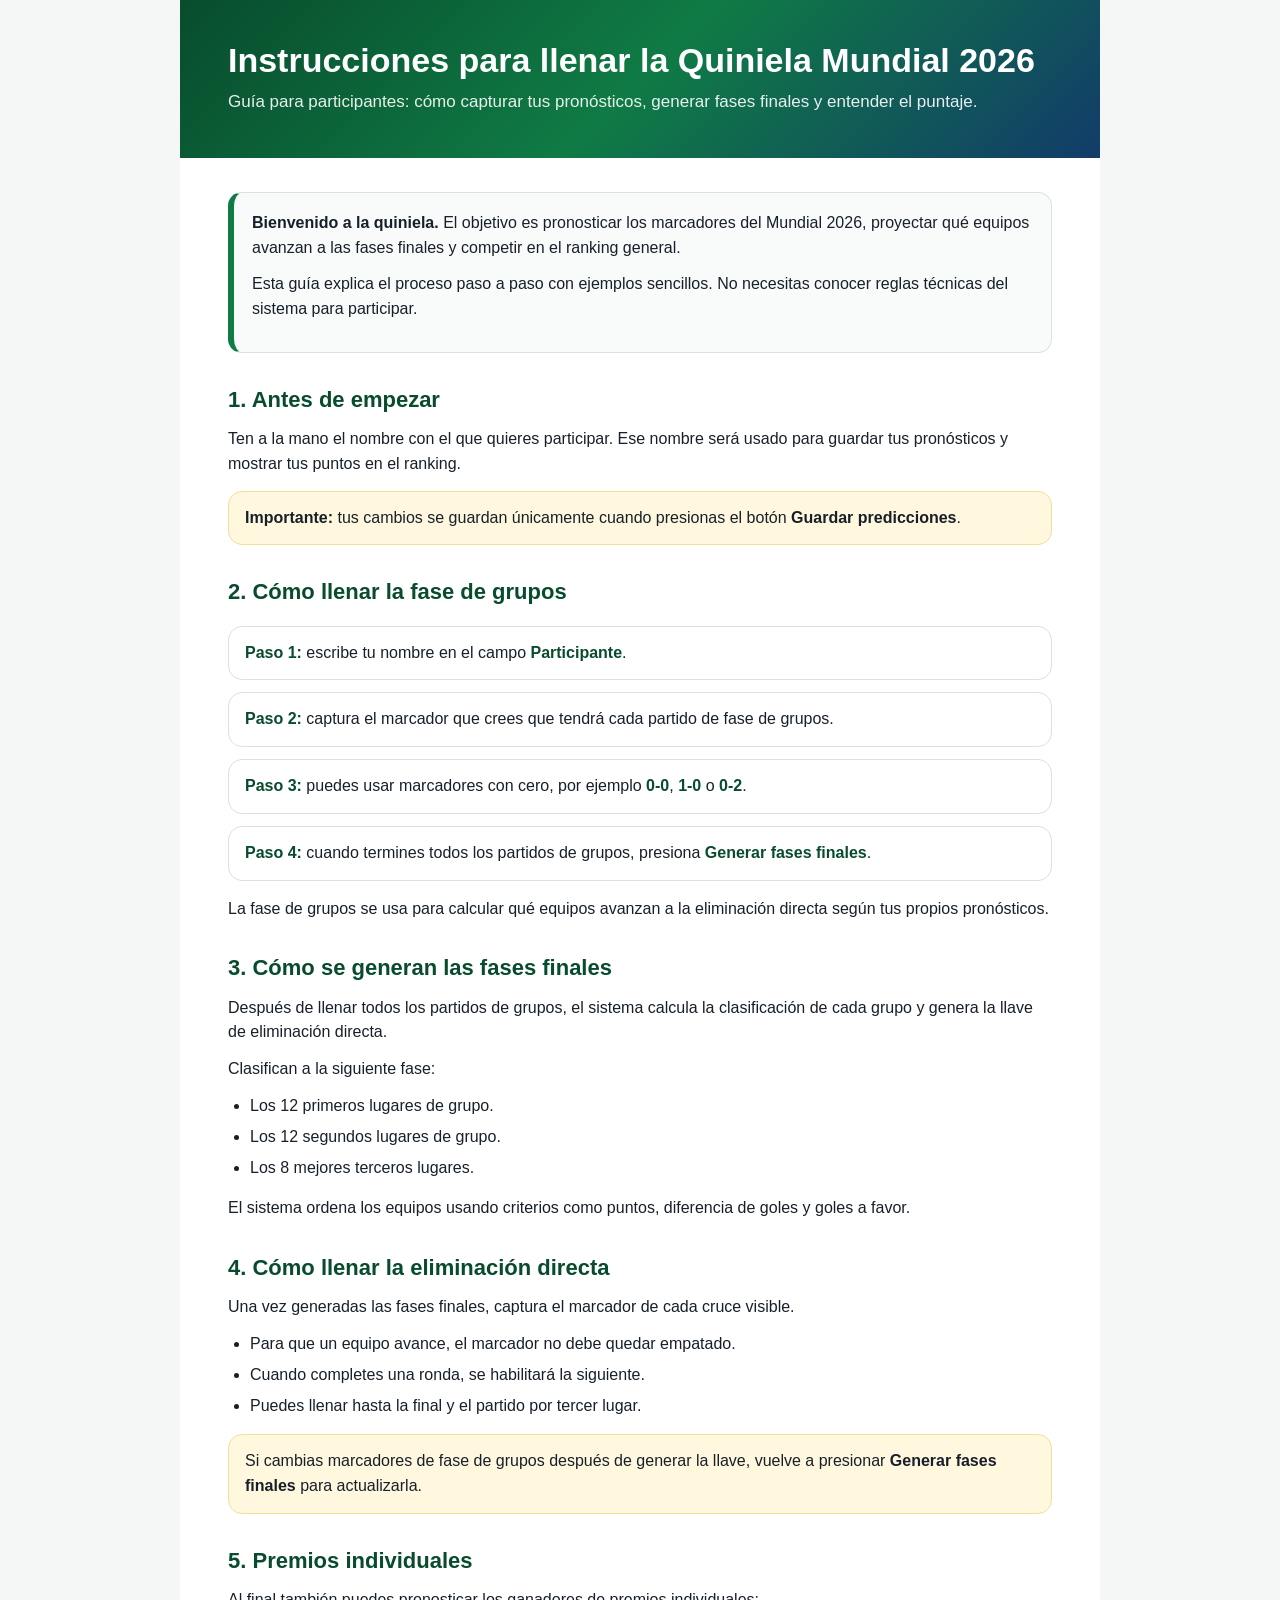
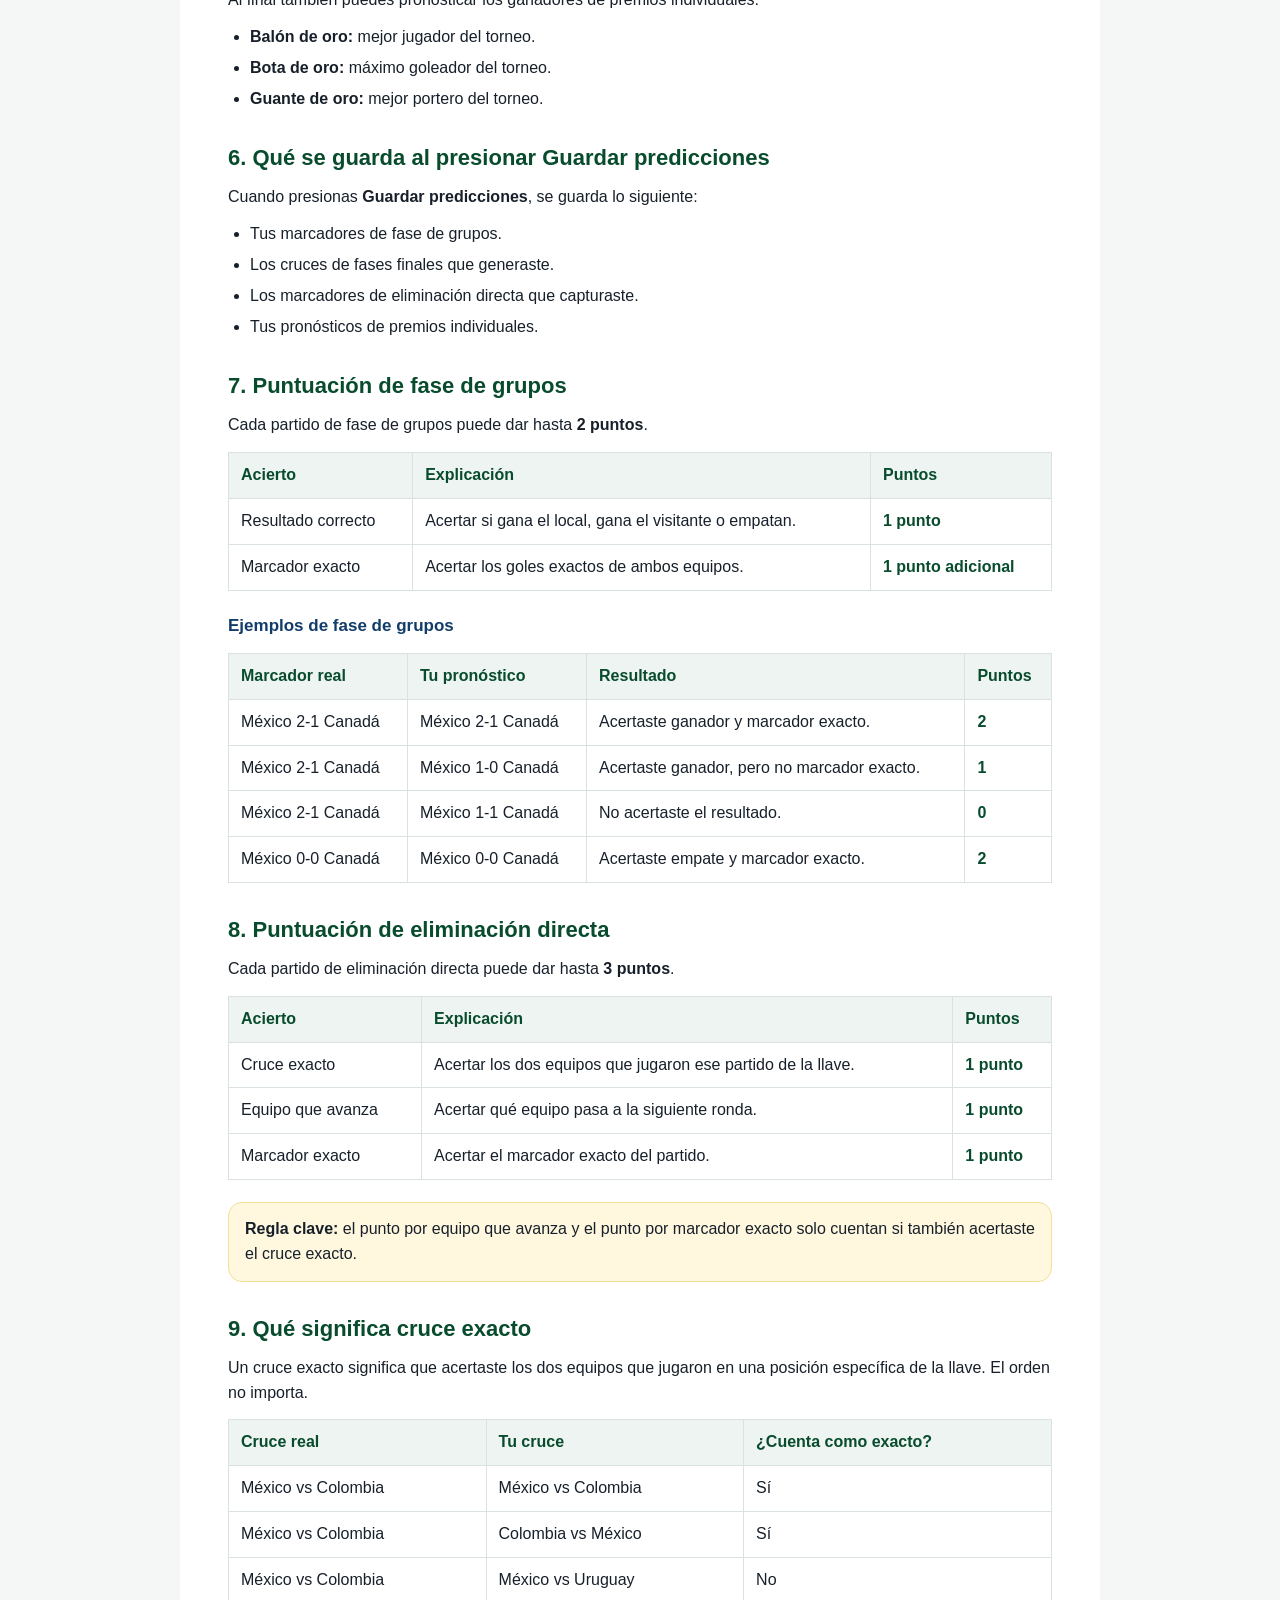
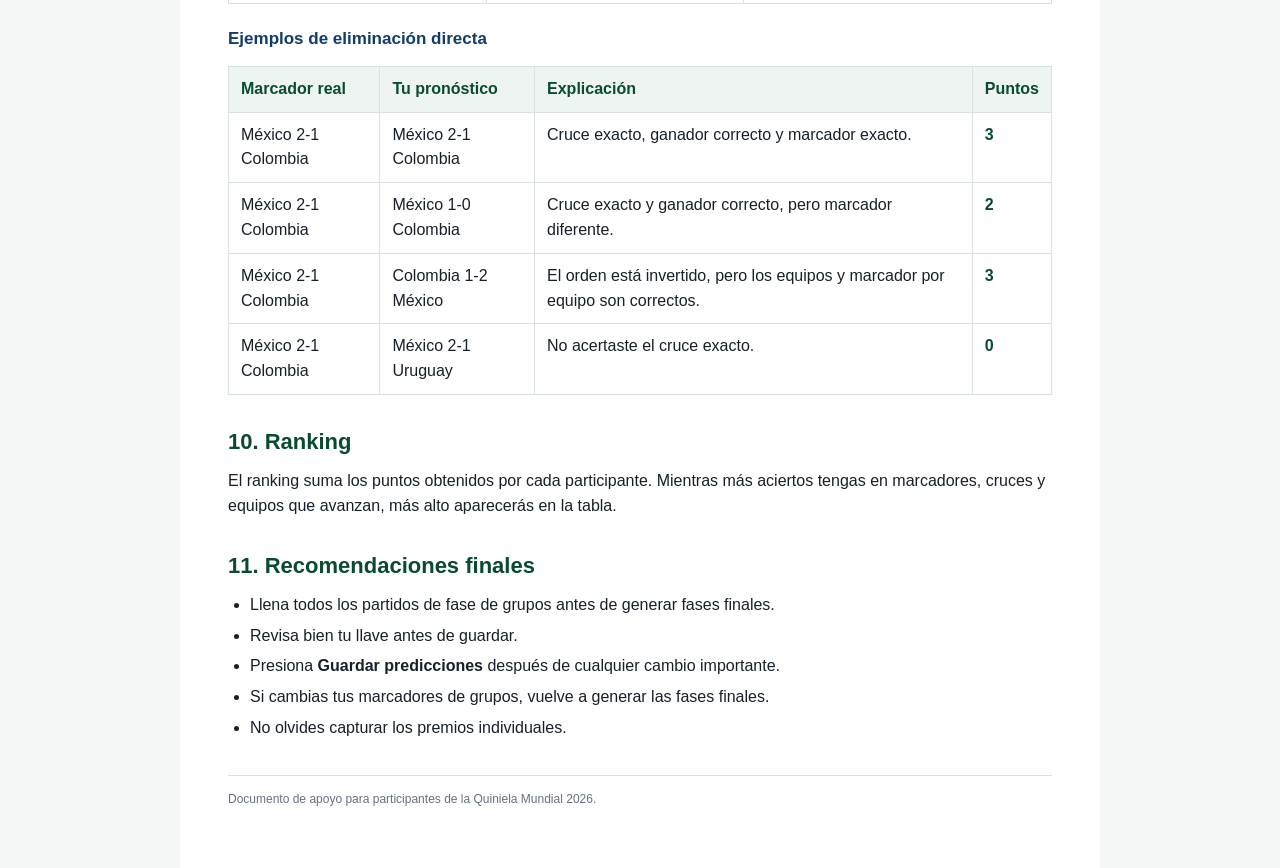
==== docs/instrucciones_quiniela.html @ 531e5ad3 "cambios quiniela" ====
<!DOCTYPE html>
<html lang="es">
<head>
  <meta charset="UTF-8" />
  <meta name="viewport" content="width=device-width, initial-scale=1.0" />
  <title>Instrucciones Quiniela Mundial 2026</title>
  <style>
    :root {
      --verde: #0f7b45;
      --verde-oscuro: #084c2d;
      --azul: #123c69;
      --oro: #f2c94c;
      --texto: #17202a;
      --muted: #667085;
      --borde: #d9e2df;
      --fondo: #f4f7f6;
    }

    * {
      box-sizing: border-box;
    }

    body {
      margin: 0;
      font-family: Arial, Helvetica, sans-serif;
      color: var(--texto);
      background: var(--fondo);
      line-height: 1.55;
    }

    .page {
      max-width: 920px;
      margin: 0 auto;
      background: #ffffff;
      min-height: 100vh;
    }

    header {
      background: linear-gradient(135deg, var(--verde-oscuro), var(--verde), var(--azul));
      color: #ffffff;
      padding: 42px 48px;
    }

    header h1 {
      margin: 0 0 10px;
      font-size: 34px;
      line-height: 1.1;
    }

    header p {
      margin: 0;
      font-size: 17px;
      color: rgba(255, 255, 255, 0.9);
    }

    main {
      padding: 34px 48px 48px;
    }

    h2 {
      color: var(--verde-oscuro);
      margin: 30px 0 10px;
      font-size: 22px;
      page-break-after: avoid;
    }

    h3 {
      margin: 20px 0 8px;
      color: var(--azul);
      font-size: 17px;
      page-break-after: avoid;
    }

    p {
      margin: 0 0 12px;
    }

    ul,
    ol {
      margin: 8px 0 16px 22px;
      padding: 0;
    }

    li {
      margin: 6px 0;
    }

    .intro {
      border: 1px solid var(--borde);
      border-left: 6px solid var(--verde);
      border-radius: 14px;
      padding: 18px;
      background: #f8fbfa;
      margin-bottom: 24px;
    }

    .note {
      background: #fff8df;
      border: 1px solid #f2df98;
      border-radius: 14px;
      padding: 14px 16px;
      margin: 14px 0;
    }

    .steps {
      display: grid;
      gap: 12px;
      margin: 16px 0;
    }

    .step {
      border: 1px solid var(--borde);
      border-radius: 14px;
      padding: 14px 16px;
      background: #ffffff;
    }

    .step strong {
      color: var(--verde-oscuro);
    }

    table {
      width: 100%;
      border-collapse: collapse;
      margin: 14px 0 22px;
      page-break-inside: avoid;
    }

    th,
    td {
      border: 1px solid var(--borde);
      padding: 10px 12px;
      text-align: left;
      vertical-align: top;
    }

    th {
      background: #eef4f2;
      color: var(--verde-oscuro);
    }

    .score {
      font-weight: 800;
      color: var(--verde-oscuro);
      white-space: nowrap;
    }

    .footer {
      color: var(--muted);
      font-size: 12px;
      border-top: 1px solid var(--borde);
      margin-top: 34px;
      padding-top: 14px;
    }

    @media print {
      body {
        background: #ffffff;
      }

      .page {
        max-width: none;
      }

      header,
      main {
        padding-left: 32px;
        padding-right: 32px;
      }
    }
  </style>
</head>
<body>
  <div class="page">
    <header>
      <h1>Instrucciones para llenar la Quiniela Mundial 2026</h1>
      <p>Guía para participantes: cómo capturar tus pronósticos, generar fases finales y entender el puntaje.</p>
    </header>

    <main>
      <section class="intro">
        <p><strong>Bienvenido a la quiniela.</strong> El objetivo es pronosticar los marcadores del Mundial 2026, proyectar qué equipos avanzan a las fases finales y competir en el ranking general.</p>
        <p>Esta guía explica el proceso paso a paso con ejemplos sencillos. No necesitas conocer reglas técnicas del sistema para participar.</p>
      </section>

      <h2>1. Antes de empezar</h2>
      <p>Ten a la mano el nombre con el que quieres participar. Ese nombre será usado para guardar tus pronósticos y mostrar tus puntos en el ranking.</p>
      <div class="note">
        <strong>Importante:</strong> tus cambios se guardan únicamente cuando presionas el botón <strong>Guardar predicciones</strong>.
      </div>

      <h2>2. Cómo llenar la fase de grupos</h2>
      <div class="steps">
        <div class="step"><strong>Paso 1:</strong> escribe tu nombre en el campo <strong>Participante</strong>.</div>
        <div class="step"><strong>Paso 2:</strong> captura el marcador que crees que tendrá cada partido de fase de grupos.</div>
        <div class="step"><strong>Paso 3:</strong> puedes usar marcadores con cero, por ejemplo <strong>0-0</strong>, <strong>1-0</strong> o <strong>0-2</strong>.</div>
        <div class="step"><strong>Paso 4:</strong> cuando termines todos los partidos de grupos, presiona <strong>Generar fases finales</strong>.</div>
      </div>

      <p>La fase de grupos se usa para calcular qué equipos avanzan a la eliminación directa según tus propios pronósticos.</p>

      <h2>3. Cómo se generan las fases finales</h2>
      <p>Después de llenar todos los partidos de grupos, el sistema calcula la clasificación de cada grupo y genera la llave de eliminación directa.</p>
      <p>Clasifican a la siguiente fase:</p>
      <ul>
        <li>Los 12 primeros lugares de grupo.</li>
        <li>Los 12 segundos lugares de grupo.</li>
        <li>Los 8 mejores terceros lugares.</li>
      </ul>
      <p>El sistema ordena los equipos usando criterios como puntos, diferencia de goles y goles a favor.</p>

      <h2>4. Cómo llenar la eliminación directa</h2>
      <p>Una vez generadas las fases finales, captura el marcador de cada cruce visible.</p>
      <ul>
        <li>Para que un equipo avance, el marcador no debe quedar empatado.</li>
        <li>Cuando completes una ronda, se habilitará la siguiente.</li>
        <li>Puedes llenar hasta la final y el partido por tercer lugar.</li>
      </ul>

      <div class="note">
        Si cambias marcadores de fase de grupos después de generar la llave, vuelve a presionar <strong>Generar fases finales</strong> para actualizarla.
      </div>

      <h2>5. Premios individuales</h2>
      <p>Al final también puedes pronosticar los ganadores de premios individuales:</p>
      <ul>
        <li><strong>Balón de oro:</strong> mejor jugador del torneo.</li>
        <li><strong>Bota de oro:</strong> máximo goleador del torneo.</li>
        <li><strong>Guante de oro:</strong> mejor portero del torneo.</li>
      </ul>

      <h2>6. Qué se guarda al presionar Guardar predicciones</h2>
      <p>Cuando presionas <strong>Guardar predicciones</strong>, se guarda lo siguiente:</p>
      <ul>
        <li>Tus marcadores de fase de grupos.</li>
        <li>Los cruces de fases finales que generaste.</li>
        <li>Los marcadores de eliminación directa que capturaste.</li>
        <li>Tus pronósticos de premios individuales.</li>
      </ul>

      <h2>7. Puntuación de fase de grupos</h2>
      <p>Cada partido de fase de grupos puede dar hasta <strong>2 puntos</strong>.</p>
      <table>
        <thead>
          <tr>
            <th>Acierto</th>
            <th>Explicación</th>
            <th>Puntos</th>
          </tr>
        </thead>
        <tbody>
          <tr>
            <td>Resultado correcto</td>
            <td>Acertar si gana el local, gana el visitante o empatan.</td>
            <td class="score">1 punto</td>
          </tr>
          <tr>
            <td>Marcador exacto</td>
            <td>Acertar los goles exactos de ambos equipos.</td>
            <td class="score">1 punto adicional</td>
          </tr>
        </tbody>
      </table>

      <h3>Ejemplos de fase de grupos</h3>
      <table>
        <thead>
          <tr>
            <th>Marcador real</th>
            <th>Tu pronóstico</th>
            <th>Resultado</th>
            <th>Puntos</th>
          </tr>
        </thead>
        <tbody>
          <tr>
            <td>México 2-1 Canadá</td>
            <td>México 2-1 Canadá</td>
            <td>Acertaste ganador y marcador exacto.</td>
            <td class="score">2</td>
          </tr>
          <tr>
            <td>México 2-1 Canadá</td>
            <td>México 1-0 Canadá</td>
            <td>Acertaste ganador, pero no marcador exacto.</td>
            <td class="score">1</td>
          </tr>
          <tr>
            <td>México 2-1 Canadá</td>
            <td>México 1-1 Canadá</td>
            <td>No acertaste el resultado.</td>
            <td class="score">0</td>
          </tr>
          <tr>
            <td>México 0-0 Canadá</td>
            <td>México 0-0 Canadá</td>
            <td>Acertaste empate y marcador exacto.</td>
            <td class="score">2</td>
          </tr>
        </tbody>
      </table>

      <h2>8. Puntuación de eliminación directa</h2>
      <p>Cada partido de eliminación directa puede dar hasta <strong>3 puntos</strong>.</p>
      <table>
        <thead>
          <tr>
            <th>Acierto</th>
            <th>Explicación</th>
            <th>Puntos</th>
          </tr>
        </thead>
        <tbody>
          <tr>
            <td>Cruce exacto</td>
            <td>Acertar los dos equipos que jugaron ese partido de la llave.</td>
            <td class="score">1 punto</td>
          </tr>
          <tr>
            <td>Equipo que avanza</td>
            <td>Acertar qué equipo pasa a la siguiente ronda.</td>
            <td class="score">1 punto</td>
          </tr>
          <tr>
            <td>Marcador exacto</td>
            <td>Acertar el marcador exacto del partido.</td>
            <td class="score">1 punto</td>
          </tr>
        </tbody>
      </table>

      <div class="note">
        <strong>Regla clave:</strong> el punto por equipo que avanza y el punto por marcador exacto solo cuentan si también acertaste el cruce exacto.
      </div>

      <h2>9. Qué significa cruce exacto</h2>
      <p>Un cruce exacto significa que acertaste los dos equipos que jugaron en una posición específica de la llave. El orden no importa.</p>
      <table>
        <thead>
          <tr>
            <th>Cruce real</th>
            <th>Tu cruce</th>
            <th>¿Cuenta como exacto?</th>
          </tr>
        </thead>
        <tbody>
          <tr>
            <td>México vs Colombia</td>
            <td>México vs Colombia</td>
            <td>Sí</td>
          </tr>
          <tr>
            <td>México vs Colombia</td>
            <td>Colombia vs México</td>
            <td>Sí</td>
          </tr>
          <tr>
            <td>México vs Colombia</td>
            <td>México vs Uruguay</td>
            <td>No</td>
          </tr>
        </tbody>
      </table>

      <h3>Ejemplos de eliminación directa</h3>
      <table>
        <thead>
          <tr>
            <th>Marcador real</th>
            <th>Tu pronóstico</th>
            <th>Explicación</th>
            <th>Puntos</th>
          </tr>
        </thead>
        <tbody>
          <tr>
            <td>México 2-1 Colombia</td>
            <td>México 2-1 Colombia</td>
            <td>Cruce exacto, ganador correcto y marcador exacto.</td>
            <td class="score">3</td>
          </tr>
          <tr>
            <td>México 2-1 Colombia</td>
            <td>México 1-0 Colombia</td>
            <td>Cruce exacto y ganador correcto, pero marcador diferente.</td>
            <td class="score">2</td>
          </tr>
          <tr>
            <td>México 2-1 Colombia</td>
            <td>Colombia 1-2 México</td>
            <td>El orden está invertido, pero los equipos y marcador por equipo son correctos.</td>
            <td class="score">3</td>
          </tr>
          <tr>
            <td>México 2-1 Colombia</td>
            <td>México 2-1 Uruguay</td>
            <td>No acertaste el cruce exacto.</td>
            <td class="score">0</td>
          </tr>
        </tbody>
      </table>

      <h2>10. Ranking</h2>
      <p>El ranking suma los puntos obtenidos por cada participante. Mientras más aciertos tengas en marcadores, cruces y equipos que avanzan, más alto aparecerás en la tabla.</p>

      <h2>11. Recomendaciones finales</h2>
      <ul>
        <li>Llena todos los partidos de fase de grupos antes de generar fases finales.</li>
        <li>Revisa bien tu llave antes de guardar.</li>
        <li>Presiona <strong>Guardar predicciones</strong> después de cualquier cambio importante.</li>
        <li>Si cambias tus marcadores de grupos, vuelve a generar las fases finales.</li>
        <li>No olvides capturar los premios individuales.</li>
      </ul>

      <p class="footer">Documento de apoyo para participantes de la Quiniela Mundial 2026.</p>
    </main>
  </div>
</body>
</html>
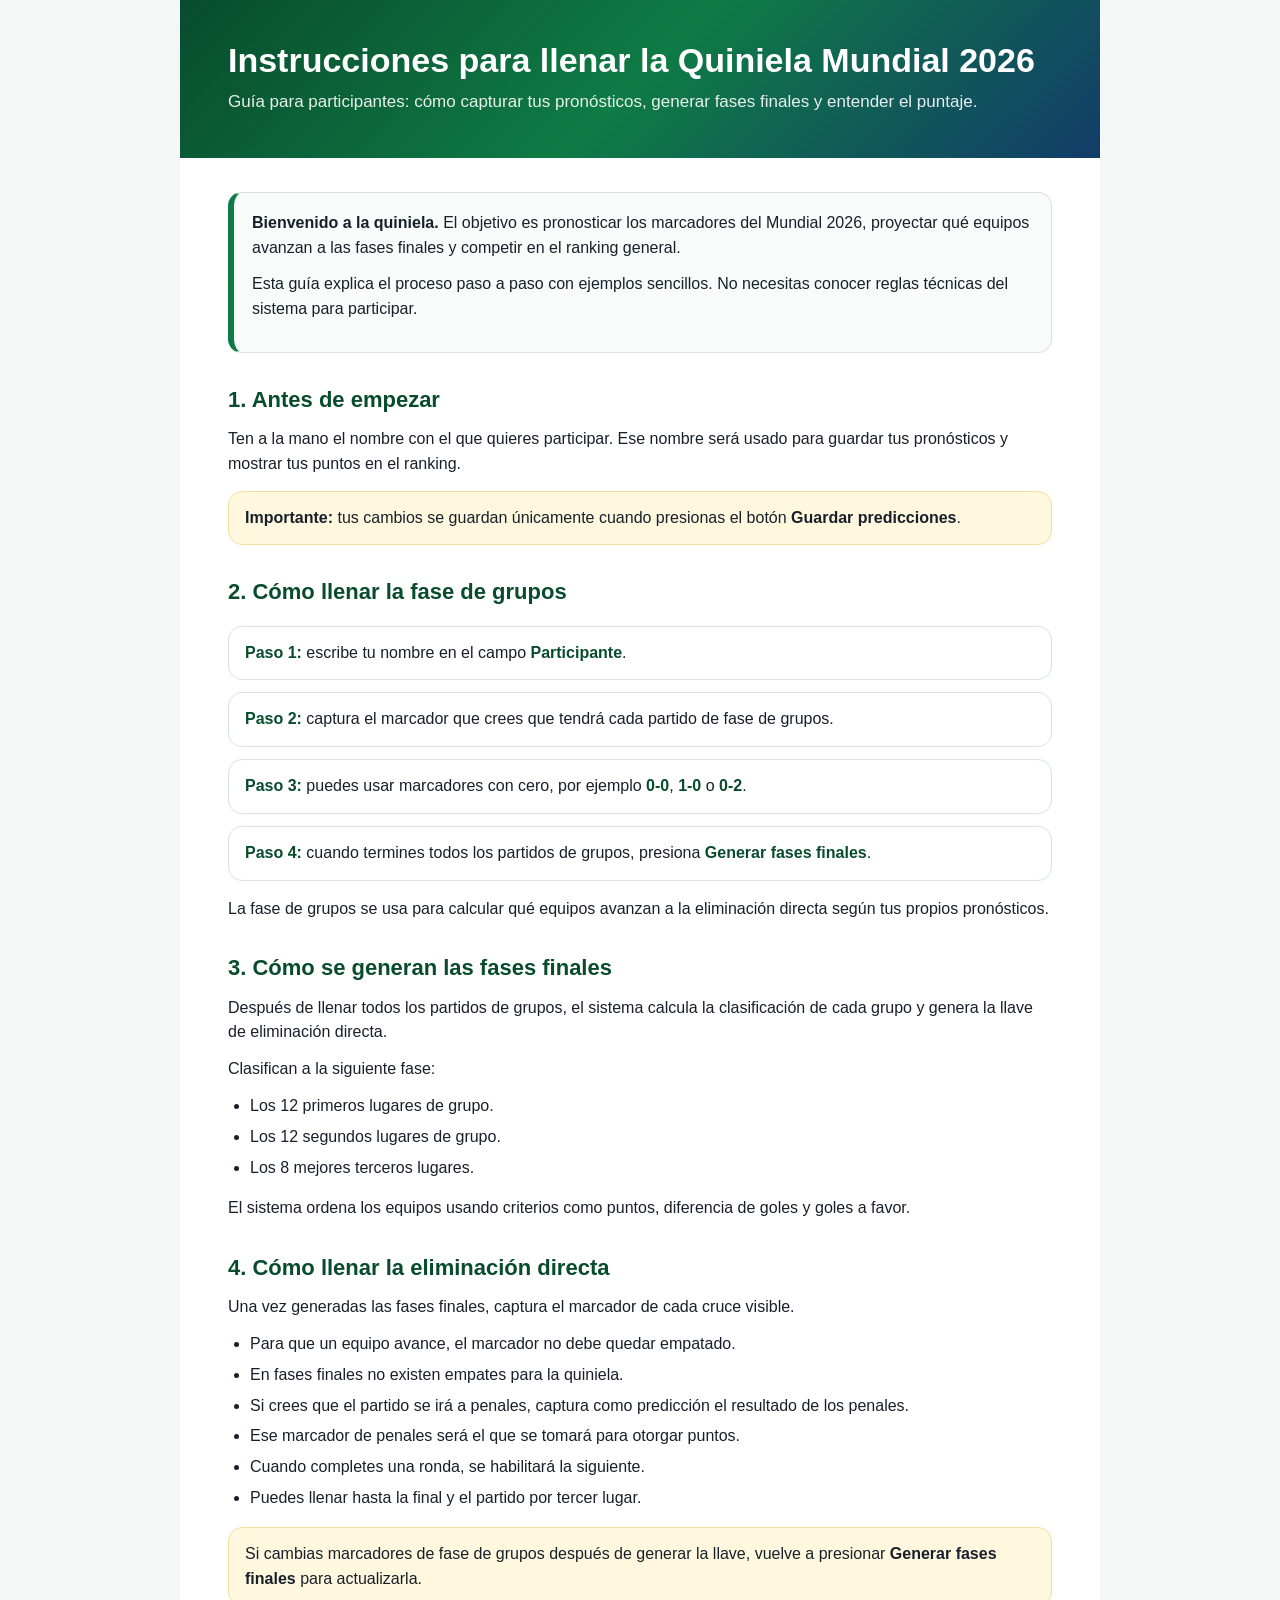
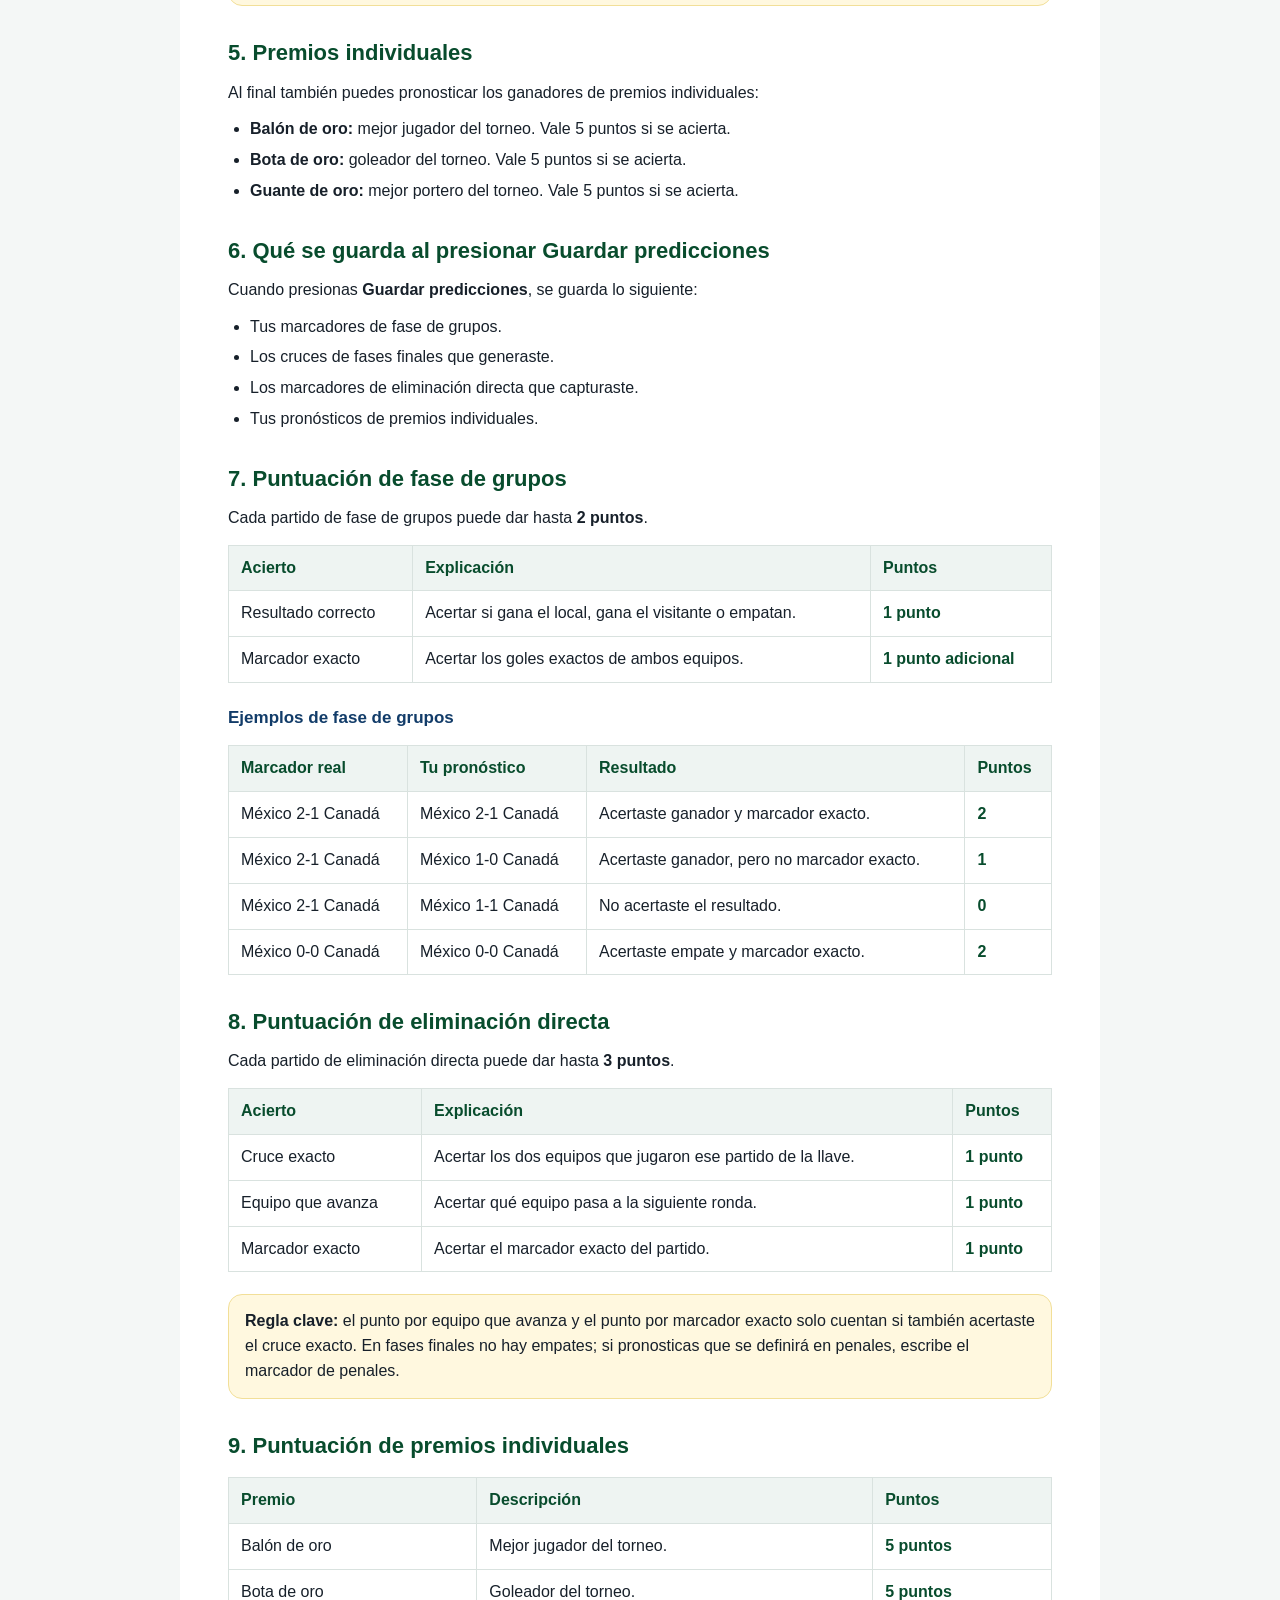
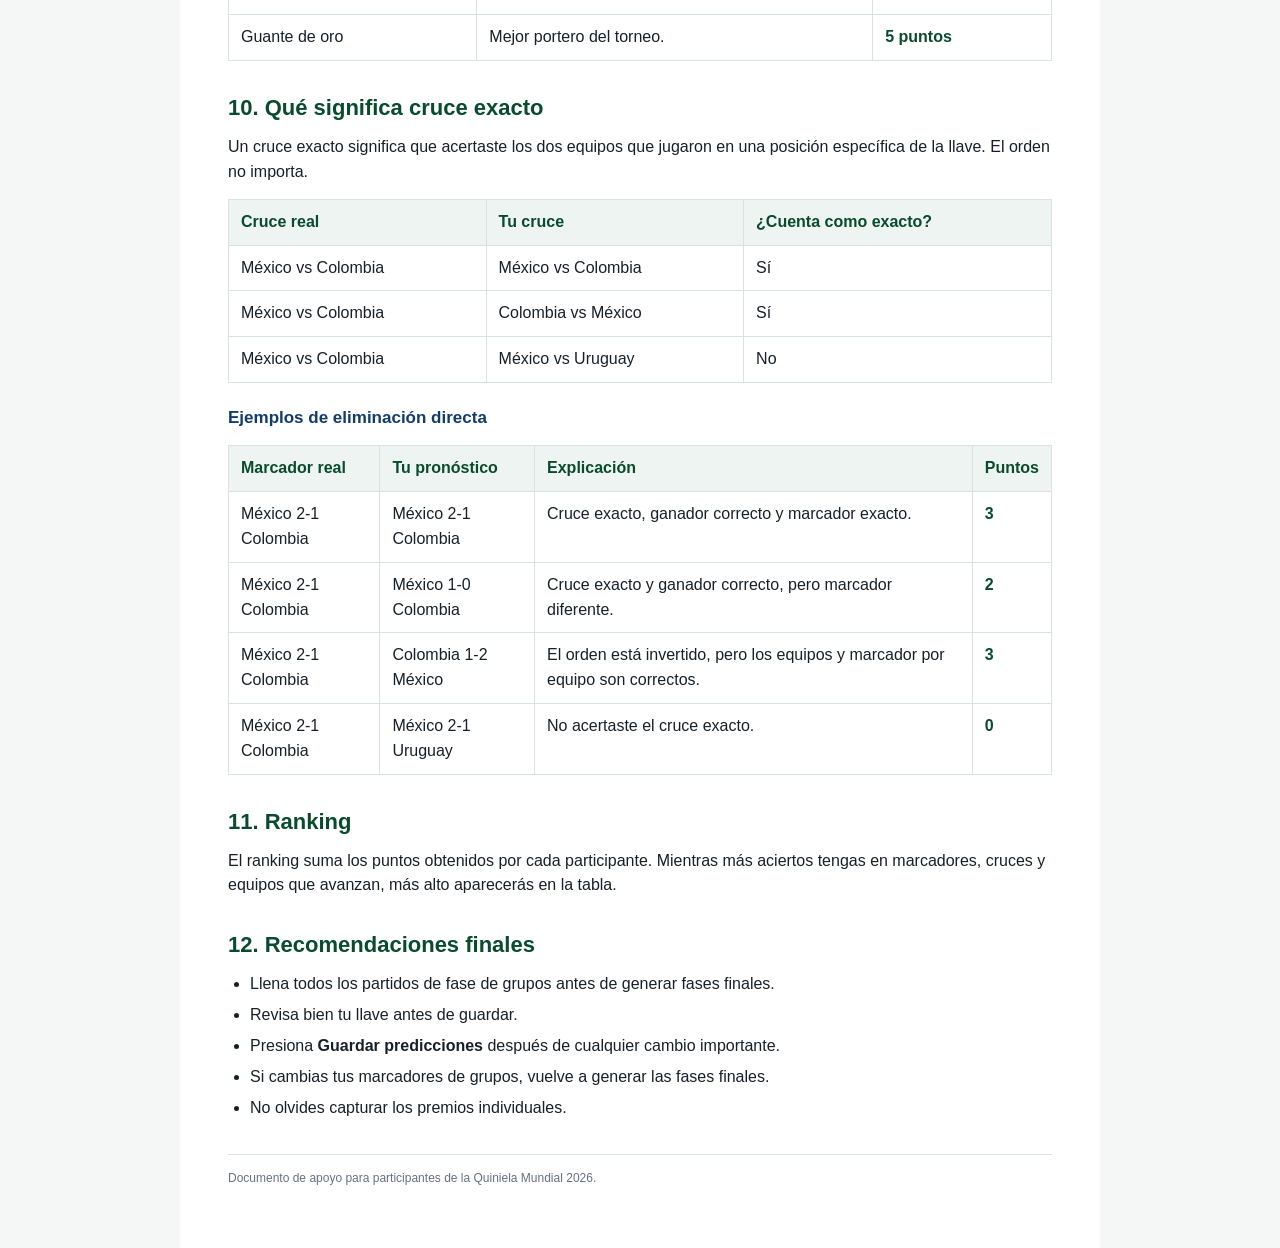
==== commit e5a1cc11: "Imprimir predicciones" ====
--- a/docs/instrucciones_quiniela.html
+++ b/docs/instrucciones_quiniela.html
@@ -213,6 +213,9 @@
       <p>Una vez generadas las fases finales, captura el marcador de cada cruce visible.</p>
       <ul>
         <li>Para que un equipo avance, el marcador no debe quedar empatado.</li>
+        <li>En fases finales no existen empates para la quiniela.</li>
+        <li>Si crees que el partido se irá a penales, captura como predicción el resultado de los penales.</li>
+        <li>Ese marcador de penales será el que se tomará para otorgar puntos.</li>
         <li>Cuando completes una ronda, se habilitará la siguiente.</li>
         <li>Puedes llenar hasta la final y el partido por tercer lugar.</li>
       </ul>
@@ -224,9 +227,9 @@
       <h2>5. Premios individuales</h2>
       <p>Al final también puedes pronosticar los ganadores de premios individuales:</p>
       <ul>
-        <li><strong>Balón de oro:</strong> mejor jugador del torneo.</li>
-        <li><strong>Bota de oro:</strong> máximo goleador del torneo.</li>
-        <li><strong>Guante de oro:</strong> mejor portero del torneo.</li>
+        <li><strong>Balón de oro:</strong> mejor jugador del torneo. Vale 5 puntos si se acierta.</li>
+        <li><strong>Bota de oro:</strong> goleador del torneo. Vale 5 puntos si se acierta.</li>
+        <li><strong>Guante de oro:</strong> mejor portero del torneo. Vale 5 puntos si se acierta.</li>
       </ul>
 
       <h2>6. Qué se guarda al presionar Guardar predicciones</h2>
@@ -330,10 +333,38 @@
       </table>
 
       <div class="note">
-        <strong>Regla clave:</strong> el punto por equipo que avanza y el punto por marcador exacto solo cuentan si también acertaste el cruce exacto.
+        <strong>Regla clave:</strong> el punto por equipo que avanza y el punto por marcador exacto solo cuentan si también acertaste el cruce exacto. En fases finales no hay empates; si pronosticas que se definirá en penales, escribe el marcador de penales.
       </div>
 
-      <h2>9. Qué significa cruce exacto</h2>
+      <h2>9. Puntuación de premios individuales</h2>
+      <table>
+        <thead>
+          <tr>
+            <th>Premio</th>
+            <th>Descripción</th>
+            <th>Puntos</th>
+          </tr>
+        </thead>
+        <tbody>
+          <tr>
+            <td>Balón de oro</td>
+            <td>Mejor jugador del torneo.</td>
+            <td class="score">5 puntos</td>
+          </tr>
+          <tr>
+            <td>Bota de oro</td>
+            <td>Goleador del torneo.</td>
+            <td class="score">5 puntos</td>
+          </tr>
+          <tr>
+            <td>Guante de oro</td>
+            <td>Mejor portero del torneo.</td>
+            <td class="score">5 puntos</td>
+          </tr>
+        </tbody>
+      </table>
+
+      <h2>10. Qué significa cruce exacto</h2>
       <p>Un cruce exacto significa que acertaste los dos equipos que jugaron en una posición específica de la llave. El orden no importa.</p>
       <table>
         <thead>
@@ -400,10 +431,10 @@
         </tbody>
       </table>
 
-      <h2>10. Ranking</h2>
+      <h2>11. Ranking</h2>
       <p>El ranking suma los puntos obtenidos por cada participante. Mientras más aciertos tengas en marcadores, cruces y equipos que avanzan, más alto aparecerás en la tabla.</p>
 
-      <h2>11. Recomendaciones finales</h2>
+      <h2>12. Recomendaciones finales</h2>
       <ul>
         <li>Llena todos los partidos de fase de grupos antes de generar fases finales.</li>
         <li>Revisa bien tu llave antes de guardar.</li>
